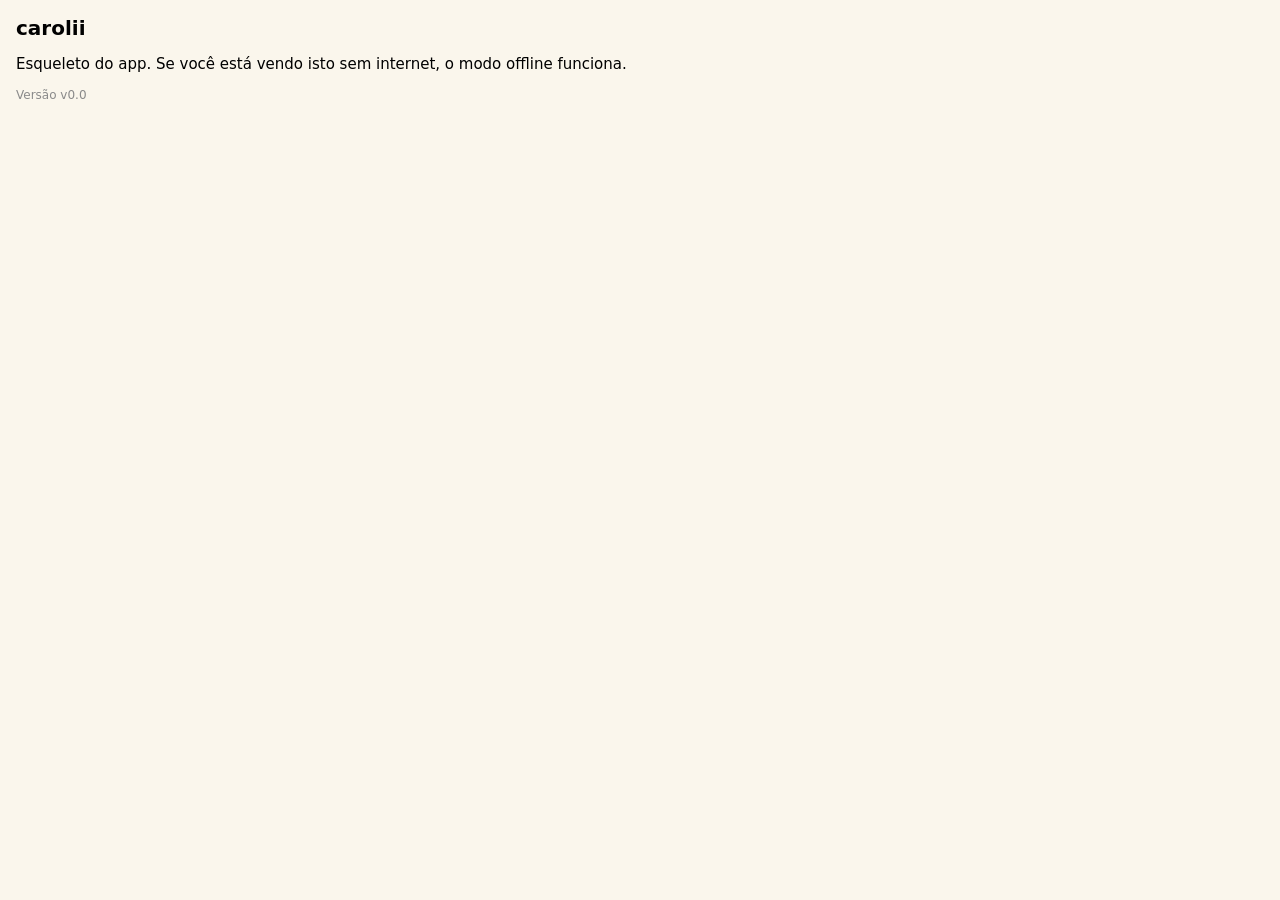
==== index.html @ b99a98f4 "Fase 0: esqueleto instalável Página mínima com manifest, service worker (offline) e ícone provisório" ====
<!doctype html>
<html lang="pt-BR">
<head>
  <meta charset="utf-8">
  <meta name="viewport" content="width=device-width, initial-scale=1, viewport-fit=cover">
  <title>carolii</title>
  <meta name="theme-color" content="#FAF6EC">
  <!-- Faz o iPhone abrir como app, sem a barra do Safari -->
  <meta name="apple-mobile-web-app-capable" content="yes">
  <meta name="mobile-web-app-capable" content="yes">
  <meta name="apple-mobile-web-app-title" content="carolii">
  <meta name="apple-mobile-web-app-status-bar-style" content="default">
  <link rel="manifest" href="manifest.webmanifest">
  <link rel="apple-touch-icon" href="icons/apple-touch-icon.png">
  <link rel="icon" href="icons/icon-192.png">
  <link rel="stylesheet" href="style.css">
</head>
<body>
  <!-- Fase 0: página quase vazia, só para testar instalação e modo offline -->
  <h1>carolii</h1>
  <p>Esqueleto do app. Se você está vendo isto sem internet, o modo offline funciona.</p>
  <p class="detalhe">Versão <span id="versao"></span></p>

  <script src="version.js"></script>
  <script>
    document.getElementById("versao").textContent = self.APP_VERSION;

    // Registra o service worker (o "guardião" que salva os arquivos para uso offline)
    if ("serviceWorker" in navigator) {
      navigator.serviceWorker.register("sw.js");
    }
  </script>
</body>
</html>
---- style.css ----
/* Todos os valores visuais ficam aqui, em variáveis (ver style.md).
   Trocar uma cor ou um raio = mudar uma linha. */
:root {
  color-scheme: light; /* app sempre claro, mesmo com o iPhone no modo escuro */

  /* Base */
  --fundo: #FAF6EC;
  --texto: #000000;
  --neutro: #8A8A8A;
  --bege: #E6DEC8;

  /* Estados: cheia e clarinha */
  --seguiu: #8DB600;   --seguiu-clara: #CEDC8E;
  --livre: #9C0720;    --livre-clara: #DEAEAF;
  --descanso: #0197B4; --descanso-clara: #BCDEDE;
  --sono-ok: #F2C94C;  --sono-ok-clara: #F8E5A5;
  --fome: #F28C28;     --fome-clara: #F7CC9E;
  --dor: #6A4FA3;      --dor-clara: #D4CCEB;
  --vazio-clara: #FAF6EC;

  /* Tipografia */
  --fonte: ui-rounded, system-ui, sans-serif;
  --tam-titulo: 20px;
  --tam-secao: 13px;
  --tam-cartao: 15px;
  --tam-detalhe: 12px;
  --tam-campo: 16px;

  /* Formas */
  --toque-min: 44px;
  --raio-cartao: 16px;
  --raio-dia: 8px;
  --raio-quadradinho: 2px;
  --raio-pilula: 999px;
  --borda-cartao: 1.5px;
  --borda-dia: 1.5px;
  --borda-quadradinho: 1px;
  --borda-hoje: 2.5px;
  --espaco-cartoes: 8px;
  --espaco-dias: 4px;
  --espaco-quadradinhos: 2px;
  --sombra-barra: 0 4px 16px rgba(0, 0, 0, 0.12);
}

* { box-sizing: border-box; }

html, body {
  margin: 0;
  background: var(--fundo);
  color: var(--texto);
  font-family: var(--fonte);
  font-size: var(--tam-cartao);
  -webkit-text-size-adjust: 100%;
}

body {
  min-height: 100vh;
  /* Não deixa o conteúdo ficar sob o entalhe/barra do iPhone */
  padding: calc(env(safe-area-inset-top) + 16px) 16px calc(env(safe-area-inset-bottom) + 16px);
}

h1 {
  font-size: var(--tam-titulo);
  font-weight: 600;
  margin: 0 0 8px;
}

.detalhe {
  font-size: var(--tam-detalhe);
  color: var(--neutro);
}
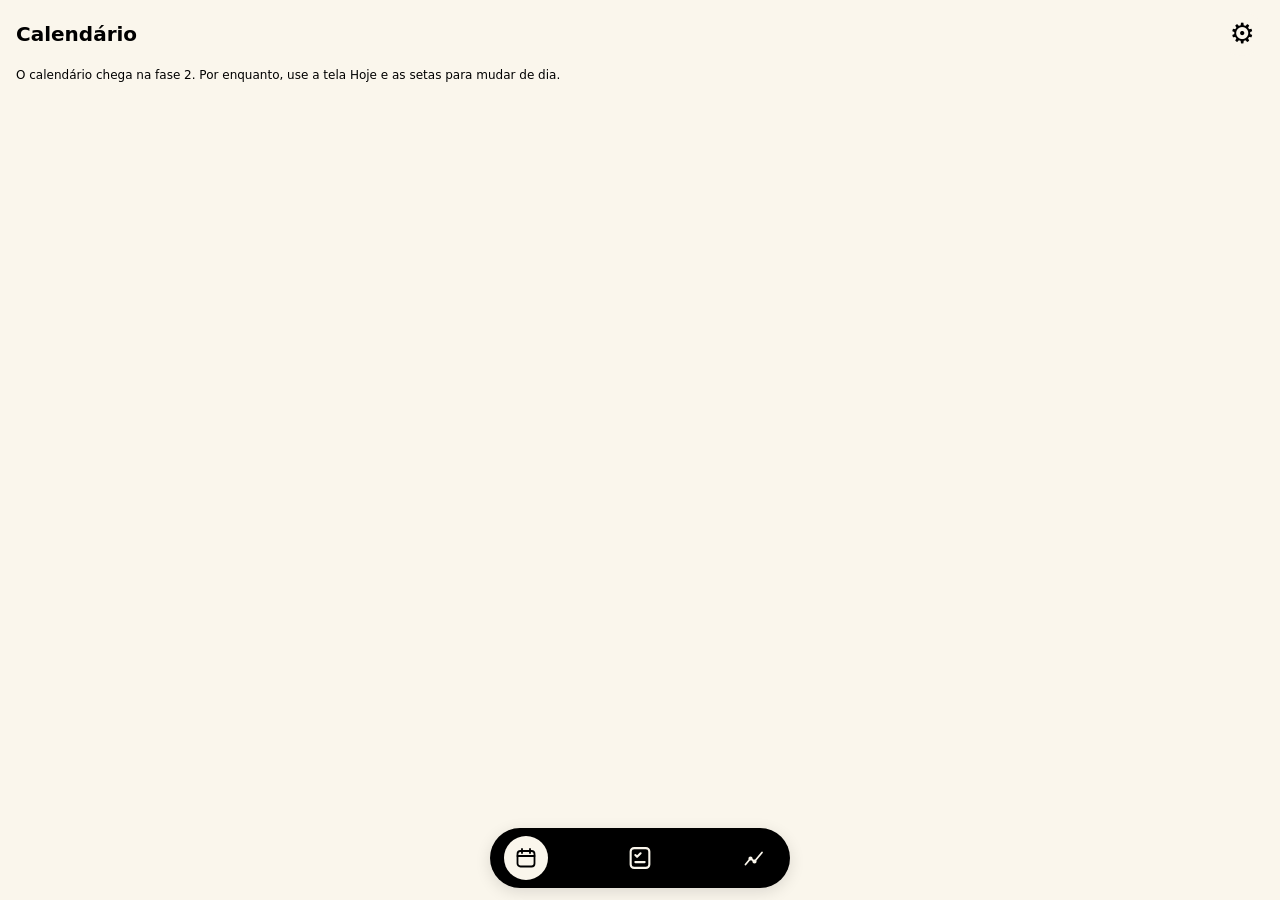
==== commit ee94b1a7: "Fase 1: dados e tela Hoje Armazenamento no IndexedDB com schemaVersion e migrações, checklist comple" ====
--- a/index.html
+++ b/index.html
@@ -5,6 +5,7 @@
   <meta name="viewport" content="width=device-width, initial-scale=1, viewport-fit=cover">
   <title>carolii</title>
   <meta name="theme-color" content="#FAF6EC">
+  <meta name="color-scheme" content="light">
   <!-- Faz o iPhone abrir como app, sem a barra do Safari -->
   <meta name="apple-mobile-web-app-capable" content="yes">
   <meta name="mobile-web-app-capable" content="yes">
@@ -16,18 +17,43 @@
   <link rel="stylesheet" href="style.css">
 </head>
 <body>
-  <!-- Fase 0: página quase vazia, só para testar instalação e modo offline -->
-  <h1>carolii</h1>
-  <p>Esqueleto do app. Se você está vendo isto sem internet, o modo offline funciona.</p>
-  <p class="detalhe">Versão <span id="versao"></span></p>
+  <!-- Aqui dentro o JavaScript desenha a tela atual -->
+  <main id="tela"></main>
+
+  <!-- Barra inferior: Calendário, Hoje (centro, maior), Peso -->
+  <nav id="barra" class="barra">
+    <button type="button" data-tela="calendario" aria-label="Calendário">
+      <svg viewBox="0 0 24 24" aria-hidden="true">
+        <rect x="3.5" y="5" width="17" height="15.5" rx="3"/>
+        <path d="M3.5 10h17M8 3v4M16 3v4"/>
+      </svg>
+    </button>
+    <button type="button" data-tela="hoje" class="centro" aria-label="Hoje">
+      <svg viewBox="0 0 24 24" aria-hidden="true">
+        <rect x="4" y="3.5" width="16" height="17" rx="3"/>
+        <path d="M8 9.5l1.5 1.5 3-3M8 15.5h8"/>
+      </svg>
+    </button>
+    <button type="button" data-tela="peso" aria-label="Peso">
+      <svg viewBox="0 0 24 24" aria-hidden="true">
+        <path d="M3.5 18.5l5-6 4 3 7.5-9"/>
+        <circle cx="8.5" cy="12.5" r="1.2"/><circle cx="12.5" cy="15.5" r="1.2"/>
+      </svg>
+    </button>
+  </nav>
 
   <script src="version.js"></script>
+  <script type="module" src="js/app.js"></script>
   <script>
-    document.getElementById("versao").textContent = self.APP_VERSION;
-
-    // Registra o service worker (o "guardião" que salva os arquivos para uso offline)
+    // Service worker (o "guardião" que salva os arquivos para uso offline).
+    // No computador (localhost) ele fica desligado, para cada mudança no código
+    // aparecer na hora ao recarregar a página.
     if ("serviceWorker" in navigator) {
-      navigator.serviceWorker.register("sw.js");
+      if (location.hostname === "localhost" || location.hostname === "127.0.0.1") {
+        navigator.serviceWorker.getRegistrations().then((rs) => rs.forEach((r) => r.unregister()));
+      } else {
+        navigator.serviceWorker.register("sw.js");
+      }
     }
   </script>
 </body>
--- a/style.css
+++ b/style.css
@@ -40,6 +40,9 @@
   --espaco-dias: 4px;
   --espaco-quadradinhos: 2px;
   --sombra-barra: 0 4px 16px rgba(0, 0, 0, 0.12);
+  --altura-barra: 60px;
+  --altura-refeicao: 52px;
+  --raio-mini: 10px; /* botão de qualidade do sono, dentro do cartão */
 }
 
 * { box-sizing: border-box; }
@@ -55,17 +58,271 @@
 
 body {
   min-height: 100vh;
-  /* Não deixa o conteúdo ficar sob o entalhe/barra do iPhone */
-  padding: calc(env(safe-area-inset-top) + 16px) 16px calc(env(safe-area-inset-bottom) + 16px);
+  /* Não deixa o conteúdo ficar sob o entalhe nem sob a barra inferior */
+  padding: calc(env(safe-area-inset-top) + 12px) 16px
+           calc(env(safe-area-inset-bottom) + var(--altura-barra) + 40px);
+}
+
+button, input, textarea {
+  font: inherit;
+  color: var(--texto);
+}
+
+button {
+  /* Tira o visual padrão do navegador e o atraso/zoom de toque duplo */
+  -webkit-appearance: none;
+  appearance: none;
+  background: var(--fundo);
+  border: none;
+  padding: 0;
+  cursor: pointer;
+  touch-action: manipulation;
+  -webkit-tap-highlight-color: transparent;
+  user-select: none;
+  -webkit-user-select: none;
 }
 
 h1 {
   font-size: var(--tam-titulo);
   font-weight: 600;
-  margin: 0 0 8px;
+  margin: 0;
+}
+
+.secao {
+  font-size: var(--tam-secao);
+  font-weight: 600;
+  margin: 20px 4px 8px;
 }
 
 .detalhe {
   font-size: var(--tam-detalhe);
+  color: var(--texto);
+}
+
+/* ---------- Cabeçalho com setas ---------- */
+
+.cabecalho {
+  display: flex;
+  align-items: center;
+  justify-content: space-between;
+  gap: 8px;
+  margin-bottom: 12px;
+}
+
+.seta {
+  width: var(--toque-min);
+  height: var(--toque-min);
+  border-radius: var(--raio-pilula);
+  font-size: 28px;
+  line-height: 1;
+  display: flex;
+  align-items: center;
+  justify-content: center;
+}
+
+.seta:disabled {
   color: var(--neutro);
-}
+  opacity: 0.4;
+  cursor: default;
+}
+
+/* ---------- Cartões ---------- */
+
+.cartao {
+  border: var(--borda-cartao) solid var(--texto);
+  border-radius: var(--raio-cartao);
+  background: var(--fundo);
+  font-size: var(--tam-cartao);
+}
+
+.grade2 {
+  display: grid;
+  grid-template-columns: 1fr 1fr;
+  gap: var(--espaco-cartoes);
+  margin-bottom: var(--espaco-cartoes);
+}
+
+.bloco {
+  display: flex;
+  flex-direction: column;
+  gap: var(--espaco-cartoes);
+  margin-bottom: var(--espaco-cartoes);
+}
+
+.espaco-acima { margin-top: 20px; }
+
+/* Cartão de toque */
+.toque {
+  width: 100%;
+  min-height: var(--toque-min);
+  display: flex;
+  align-items: center;
+  gap: 10px;
+  padding: 10px 14px;
+  text-align: left;
+  border: var(--borda-cartao) solid var(--texto);
+}
+
+.toque .nome { flex: 1; }
+.toque .estado { font-size: var(--tam-detalhe); }
+.toque .icone { font-size: 22px; width: 28px; text-align: center; }
+
+.toque.grande { min-height: var(--altura-refeicao); }
+
+/* Cartões pequenos (dores, resto do dia): nome em cima, estado embaixo */
+.toque.pequeno {
+  min-height: 64px;
+  flex-direction: column;
+  align-items: flex-start;
+  justify-content: center;
+  gap: 2px;
+}
+.toque.pequeno .nome { flex: none; }
+
+/* Botão de qualidade do sono, dentro do cartão Sono */
+.toque.mini {
+  margin-top: 8px;
+  padding: 8px 10px;
+  border-radius: var(--raio-mini);
+  border-width: var(--borda-quadradinho);
+  font-size: var(--tam-detalhe);
+}
+.toque.mini .estado { font-weight: 600; }
+
+/* Cor de fundo conforme o estado (sempre a versão clarinha) */
+[data-cor="vazio"]    { background: var(--vazio-clara); }
+[data-cor="verde"]    { background: var(--seguiu-clara); }
+[data-cor="vermelho"] { background: var(--livre-clara); }
+[data-cor="azul"]     { background: var(--descanso-clara); }
+[data-cor="amarelo"]  { background: var(--sono-ok-clara); }
+[data-cor="laranja"]  { background: var(--fome-clara); }
+[data-cor="lilas"]    { background: var(--dor-clara); }
+[data-cor="bege"]     { background: var(--bege); }
+
+/* Cartões de peso e sono */
+.medida {
+  padding: 10px 14px;
+  display: flex;
+  flex-direction: column;
+}
+
+.linha-numero {
+  display: flex;
+  align-items: baseline;
+  gap: 4px;
+  margin-top: 4px;
+}
+
+.linha-numero input {
+  width: 100%;
+  min-width: 0;
+  min-height: var(--toque-min);
+  font-size: 24px; /* no mínimo 16px, senão o iPhone dá zoom */
+  font-weight: 600;
+  font-variant-numeric: tabular-nums;
+  border: none;
+  border-bottom: var(--borda-quadradinho) solid var(--texto);
+  border-radius: 0;
+  background: transparent;
+  padding: 0;
+  outline: none;
+}
+
+.linha-numero input.invalido {
+  border-bottom: 2px solid var(--livre);
+}
+
+/* Campos de texto (o que comi, horário da fome, nota) */
+.texto {
+  display: block;
+  width: 100%;
+  padding: 12px 14px;
+  font-size: var(--tam-campo);
+  resize: none;
+  outline: none;
+}
+
+.texto[hidden] { display: none; }
+
+/* Banheiro: nome à esquerda, − número + à direita */
+.banheiro {
+  display: flex;
+  align-items: center;
+  justify-content: space-between;
+  padding: 6px 8px 6px 14px;
+  margin-bottom: var(--espaco-cartoes);
+}
+
+.contador {
+  display: flex;
+  align-items: center;
+  gap: 12px;
+}
+
+.contador .numero {
+  min-width: 20px;
+  text-align: center;
+  font-size: 20px;
+  font-weight: 600;
+  font-variant-numeric: tabular-nums;
+}
+
+.redondo {
+  width: var(--toque-min);
+  height: var(--toque-min);
+  border: var(--borda-cartao) solid var(--texto);
+  border-radius: var(--raio-pilula);
+  font-size: 22px;
+  display: flex;
+  align-items: center;
+  justify-content: center;
+}
+
+/* ---------- Barra inferior ---------- */
+
+.barra {
+  position: fixed;
+  left: 50%;
+  transform: translateX(-50%);
+  bottom: calc(env(safe-area-inset-bottom) + 12px);
+  width: min(300px, calc(100% - 32px));
+  height: var(--altura-barra);
+  padding: 0 14px;
+  border-radius: var(--raio-pilula);
+  background: var(--texto);
+  box-shadow: var(--sombra-barra);
+  display: flex;
+  align-items: center;
+  justify-content: space-between;
+  z-index: 10;
+}
+
+.barra button {
+  width: 44px;
+  height: 44px;
+  border-radius: var(--raio-pilula);
+  background: transparent;
+  color: var(--fundo);
+  display: flex;
+  align-items: center;
+  justify-content: center;
+}
+
+.barra button.centro { width: 52px; height: 52px; }
+
+.barra button.ativo {
+  background: var(--fundo);
+  color: var(--texto);
+}
+
+.barra svg {
+  width: 24px;
+  height: 24px;
+  fill: none;
+  stroke: currentColor;
+  stroke-width: 1.8;
+  stroke-linecap: round;
+  stroke-linejoin: round;
+}
+
+.barra .centro svg { width: 28px; height: 28px; }
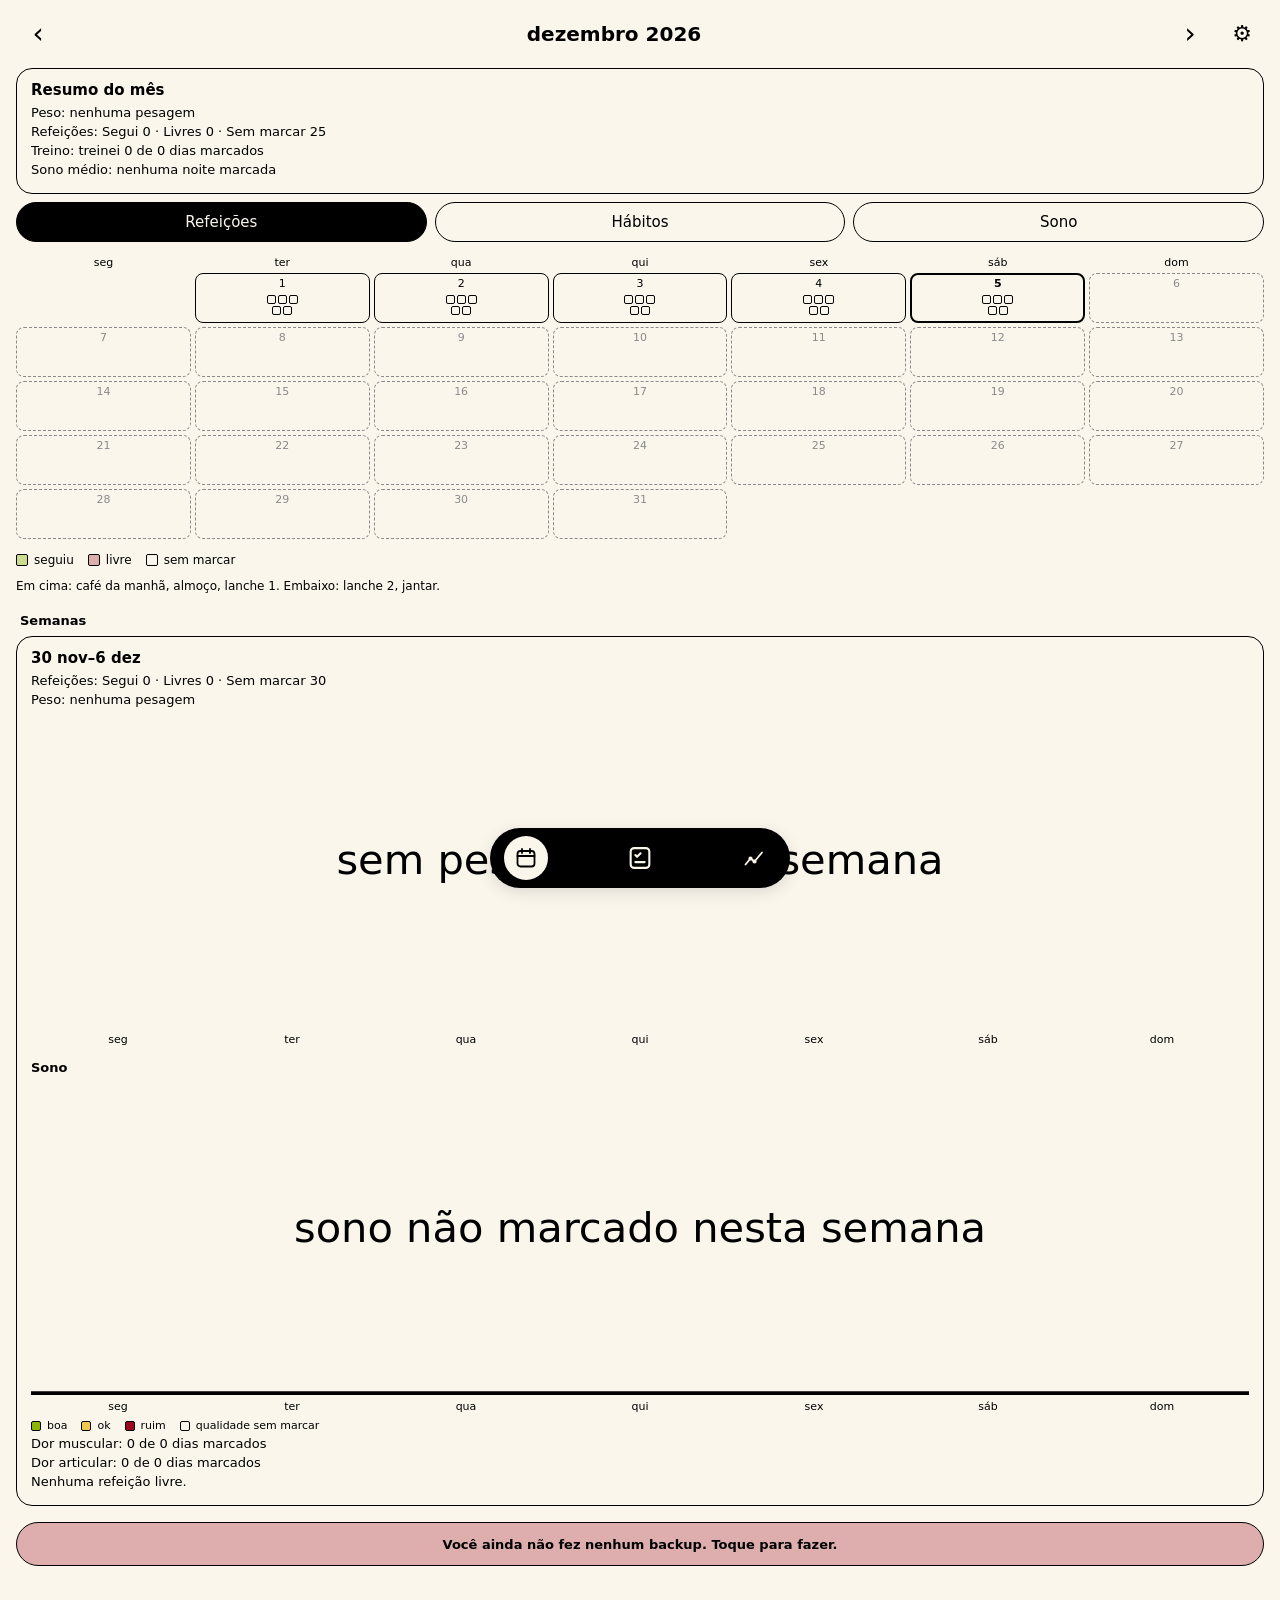
==== commit 799bf78d: "Fase 6: acabamento Alvo de toque dos pontos da aba Peso aumentado para 44px; o service worker passa " ====
--- a/index.html
+++ b/index.html
@@ -52,7 +52,13 @@
       if (location.hostname === "localhost" || location.hostname === "127.0.0.1") {
         navigator.serviceWorker.getRegistrations().then((rs) => rs.forEach((r) => r.unregister()));
       } else {
-        navigator.serviceWorker.register("sw.js");
+        // "none": sempre confere sw.js e version.js no site, sem usar cópia antiga do navegador
+        navigator.serviceWorker.register("sw.js", { updateViaCache: "none" }).then((registro) => {
+          // O iPhone deixa o app aberto em segundo plano; ao voltar para ele, procura versão nova
+          document.addEventListener("visibilitychange", () => {
+            if (document.visibilityState === "visible") registro.update().catch(() => {});
+          });
+        });
       }
     }
   </script>
--- a/style.css
+++ b/style.css
@@ -43,6 +43,12 @@
   --altura-barra: 60px;
   --altura-refeicao: 52px;
   --raio-mini: 10px; /* botão de qualidade do sono, dentro do cartão */
+  --altura-dia: 50px;
+  --quadradinho: 9px;
+  --sono-largura: 32px;
+  --sono-altura: 20px;
+  --raio-sono: 4px;
+  --altura-camada: 40px;
 }
 
 * { box-sizing: border-box; }
@@ -277,6 +283,329 @@
   align-items: center;
   justify-content: center;
 }
+
+/* ---------- Calendário ---------- */
+
+.titulo-mes { flex: 1; text-align: center; }
+.engrenagem { font-size: 22px; }
+
+/* Botões de camada: cores definidas explicitamente para o navegador não mudar nada */
+.camadas {
+  display: flex;
+  gap: var(--espaco-cartoes);
+  margin-bottom: 14px;
+}
+
+.camada {
+  flex: 1;
+  min-height: var(--altura-camada);
+  border: var(--borda-cartao) solid var(--texto);
+  border-radius: var(--raio-pilula);
+  background: var(--fundo);
+  color: var(--texto);
+  font-size: var(--tam-cartao);
+}
+
+.camada.ativa {
+  background: var(--texto);
+  color: var(--fundo);
+}
+
+.semana, .mes {
+  display: grid;
+  grid-template-columns: repeat(7, 1fr);
+  gap: var(--espaco-dias);
+}
+
+.semana {
+  font-size: 11px;
+  text-align: center;
+  margin-bottom: 4px;
+}
+
+/* Bloco do dia */
+.dia {
+  min-width: 0;
+  height: var(--altura-dia);
+  border: var(--borda-dia) solid var(--texto);
+  border-radius: var(--raio-dia);
+  background: var(--fundo);
+  display: flex;
+  flex-direction: column;
+  align-items: center;
+  gap: var(--espaco-quadradinhos);
+  padding-top: 3px;
+}
+
+.dia .num {
+  font-size: 11px;
+  line-height: 14px;
+  margin-bottom: 2px;
+  font-variant-numeric: tabular-nums;
+}
+
+.dia.hoje { border-width: var(--borda-hoje); padding-top: 2px; }
+.dia.hoje .num { font-weight: 700; }
+
+.dia.futuro {
+  border-style: dashed;
+  border-color: var(--neutro);
+  color: var(--neutro);
+}
+
+.linha-q {
+  display: flex;
+  gap: var(--espaco-quadradinhos);
+}
+
+.quadradinho {
+  display: inline-block;
+  width: var(--quadradinho);
+  height: var(--quadradinho);
+  border: var(--borda-quadradinho) solid var(--texto);
+  border-radius: var(--raio-quadradinho);
+  flex: none;
+}
+
+.sono-ret {
+  width: var(--sono-largura);
+  height: var(--sono-altura);
+  border: var(--borda-quadradinho) solid var(--texto);
+  border-radius: var(--raio-sono);
+  font-size: 11px;
+  font-variant-numeric: tabular-nums;
+  display: flex;
+  align-items: center;
+  justify-content: center;
+}
+
+/* Legenda embaixo do calendário */
+.legenda {
+  display: flex;
+  flex-wrap: wrap;
+  gap: 6px 14px;
+  margin-top: 14px;
+  font-size: var(--tam-detalhe);
+}
+
+.legenda .item {
+  display: flex;
+  align-items: center;
+  gap: 6px;
+}
+
+.legenda .quadradinho {
+  width: 12px;
+  height: 12px;
+}
+
+/* ---------- Relatórios ---------- */
+
+.relatorio {
+  padding: 12px 14px;
+  margin-bottom: var(--espaco-cartoes);
+  font-size: var(--tam-secao);
+}
+
+.relatorio h2 {
+  font-size: var(--tam-cartao);
+  font-weight: 600;
+  margin: 0 0 6px;
+}
+
+.relatorio h3 {
+  font-size: var(--tam-secao);
+  font-weight: 600;
+  margin: 12px 0 2px;
+}
+
+.relatorio p { margin: 4px 0; }
+
+.relatorio strong { font-variant-numeric: tabular-nums; }
+
+/* Gráficos: preto, linhas finas, quase sem grade */
+.grafico {
+  display: block;
+  width: 100%;
+  height: auto;
+  margin-top: 8px;
+}
+
+.linha-grafico {
+  fill: none;
+  stroke: var(--texto);
+  stroke-width: 2;
+  stroke-linejoin: round;
+  stroke-linecap: round;
+}
+
+.ponto-grafico {
+  fill: var(--texto);
+  stroke: var(--fundo);
+  stroke-width: 2;
+}
+
+.eixo-grafico {
+  stroke: var(--texto);
+  stroke-width: 1;
+}
+
+.rotulo-grafico {
+  font-family: var(--fonte);
+  font-size: 11px;
+  fill: var(--texto);
+  font-variant-numeric: tabular-nums;
+}
+
+.rotulo-grafico.destaque { font-size: 13px; font-weight: 600; }
+
+/* Cor cheia (barras e amostras da legenda) */
+.cheia[data-cor="verde"]    { fill: var(--seguiu); }
+.cheia[data-cor="amarelo"]  { fill: var(--sono-ok); }
+.cheia[data-cor="vermelho"] { fill: var(--livre); }
+.cheia[data-cor="vazio"]    { fill: var(--fundo); stroke: var(--texto); stroke-width: 1; }
+
+.quadradinho.cheio[data-cor="verde"]    { background: var(--seguiu); }
+.quadradinho.cheio[data-cor="amarelo"]  { background: var(--sono-ok); }
+.quadradinho.cheio[data-cor="vermelho"] { background: var(--livre); }
+
+.legenda.pequena { margin-top: 6px; font-size: 11px; }
+.legenda.pequena .quadradinho { width: 10px; height: 10px; }
+
+/* Nomes dos dias e 💩 empilhados, alinhados com as 7 colunas do gráfico */
+.dias7 {
+  display: grid;
+  grid-template-columns: repeat(7, 1fr);
+  text-align: center;
+  font-size: 11px;
+}
+
+.dias7 > span {
+  display: flex;
+  flex-direction: column;
+  align-items: center;
+}
+
+/* Um 💩 embaixo do outro */
+.cocos {
+  display: flex;
+  flex-direction: column;
+  font-size: 11px;
+  line-height: 13px;
+  margin-top: 2px;
+}
+
+.livres { margin-top: 8px; }
+
+.livres summary {
+  min-height: var(--toque-min);
+  display: flex;
+  align-items: center;
+  font-weight: 600;
+  cursor: pointer;
+}
+
+.livres ul { margin: 0; padding-left: 18px; }
+.livres li { margin-bottom: 6px; }
+.livres .quando { display: block; font-size: 11px; }
+
+/* Aba Peso: o gráfico rola para os lados quando o histórico cresce */
+.rolagem-grafico {
+  overflow-x: auto;
+  -webkit-overflow-scrolling: touch;
+  padding: 6px 0;
+  margin: 12px 0 var(--espaco-cartoes);
+}
+
+.grafico-acumulado { display: block; }
+
+.alvo-toque { fill: transparent; cursor: pointer; }
+
+/* ---------- Backup e Ajustes ---------- */
+
+.faixa-backup {
+  display: block;
+  width: 100%;
+  min-height: var(--toque-min);
+  margin-top: 16px;
+  padding: 8px 14px;
+  border: var(--borda-quadradinho) solid var(--texto);
+  border-radius: var(--raio-pilula);
+  background: var(--fundo);
+  color: var(--texto);
+  font-size: var(--tam-secao);
+  text-align: center;
+}
+
+.faixa-backup.destaque {
+  border-width: var(--borda-cartao);
+  background: var(--livre-clara);
+  font-weight: 600;
+}
+
+.botoes {
+  display: flex;
+  flex-wrap: wrap;
+  gap: var(--espaco-cartoes);
+  margin-top: 10px;
+}
+
+.botao {
+  flex: 1;
+  min-height: var(--toque-min);
+  padding: 8px 14px;
+  border: var(--borda-cartao) solid var(--texto);
+  border-radius: var(--raio-pilula);
+  background: var(--fundo);
+  color: var(--texto);
+  font-size: var(--tam-cartao);
+  white-space: nowrap;
+}
+
+.botao.principal {
+  background: var(--texto);
+  color: var(--fundo);
+}
+
+.botao.perigo {
+  background: var(--livre-clara);
+  font-weight: 600;
+}
+
+.aviso-importacao {
+  margin-top: 12px;
+  padding: 10px 12px;
+  border: var(--borda-quadradinho) solid var(--texto);
+  border-radius: var(--raio-mini);
+  background: var(--bege);
+}
+
+/* ---------- PDF ---------- */
+
+.periodo-pdf { margin: 6px 0; }
+.titulo-periodo { flex: 1; text-align: center; font-size: var(--tam-cartao); font-weight: 600; }
+
+.opcoes-pdf {
+  display: grid;
+  grid-template-columns: 1fr;
+}
+
+.opcao-pdf {
+  display: flex;
+  align-items: center;
+  gap: 10px;
+  min-height: var(--toque-min);
+  font-size: var(--tam-cartao);
+}
+
+.opcao-pdf input {
+  width: 22px;
+  height: 22px;
+  margin: 0;
+  accent-color: var(--texto);
+}
+
+.botao:disabled { opacity: 0.4; }
 
 /* ---------- Barra inferior ---------- */
 
